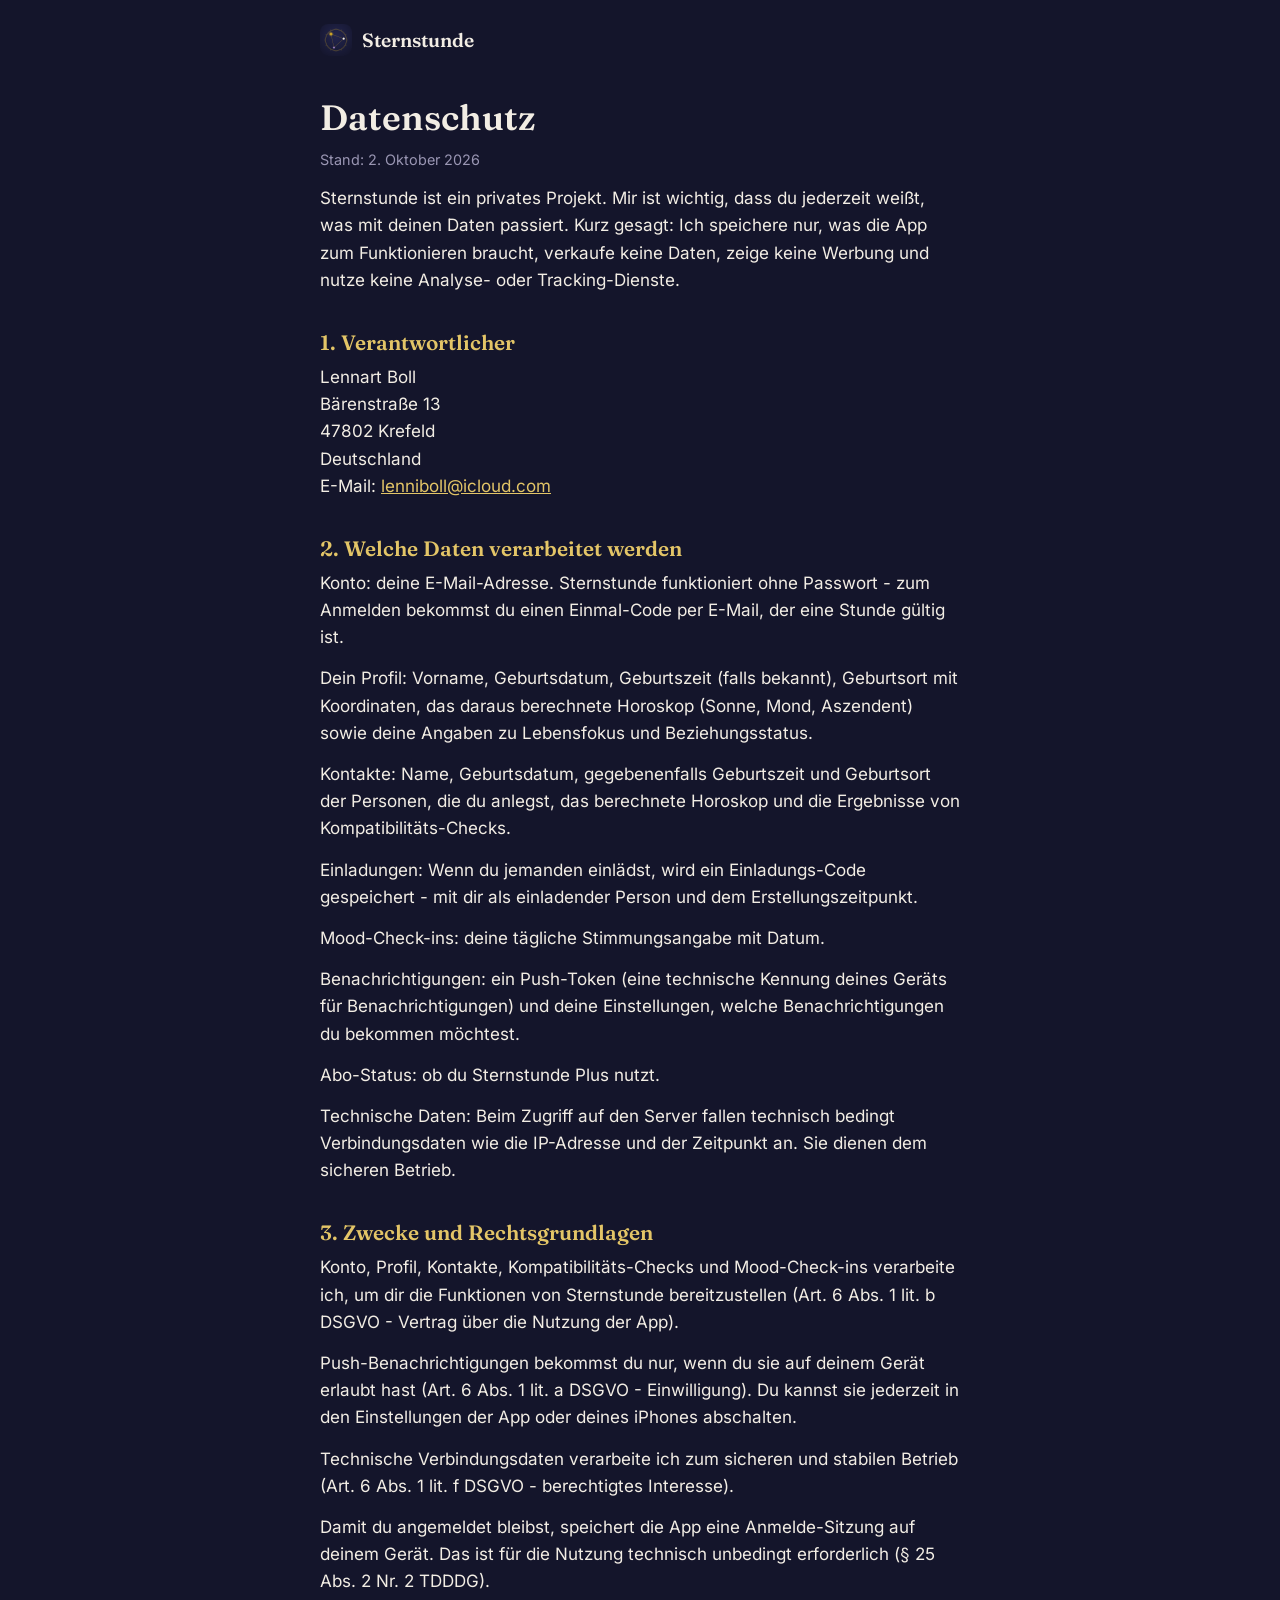
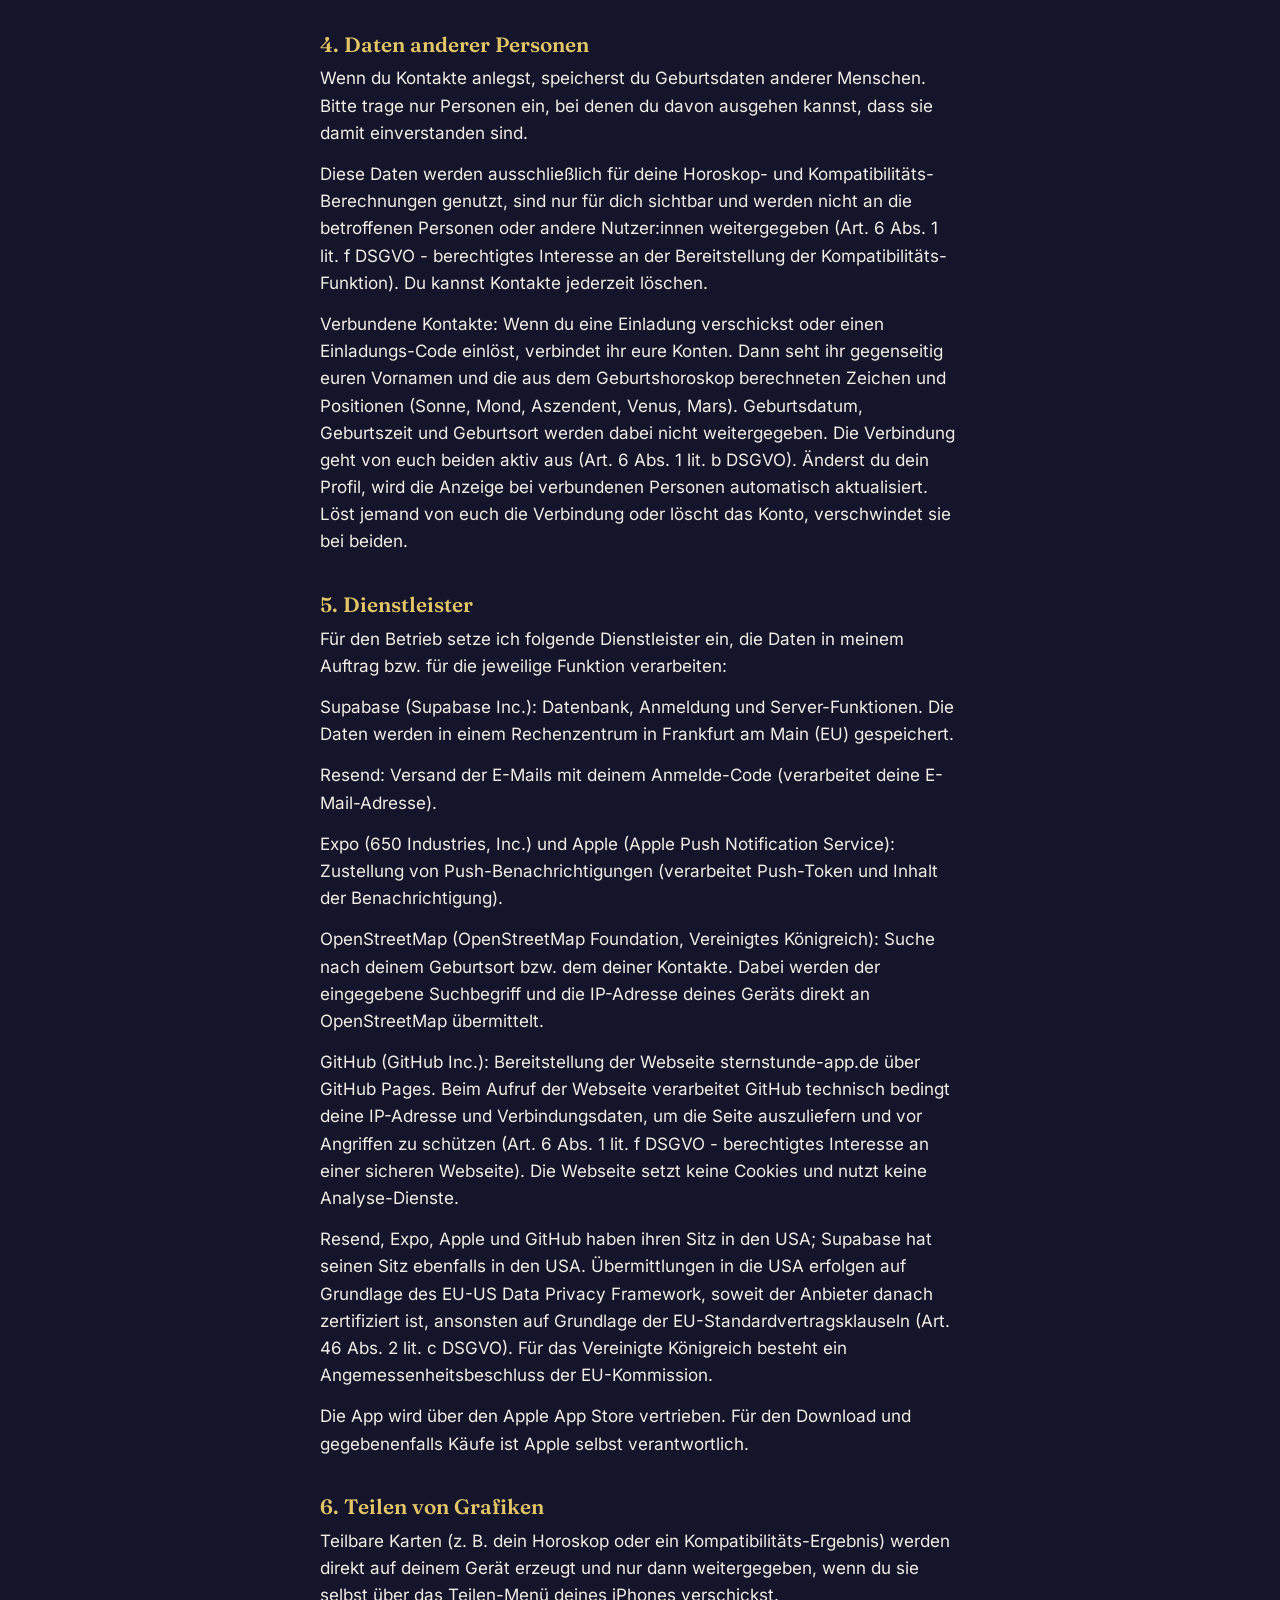
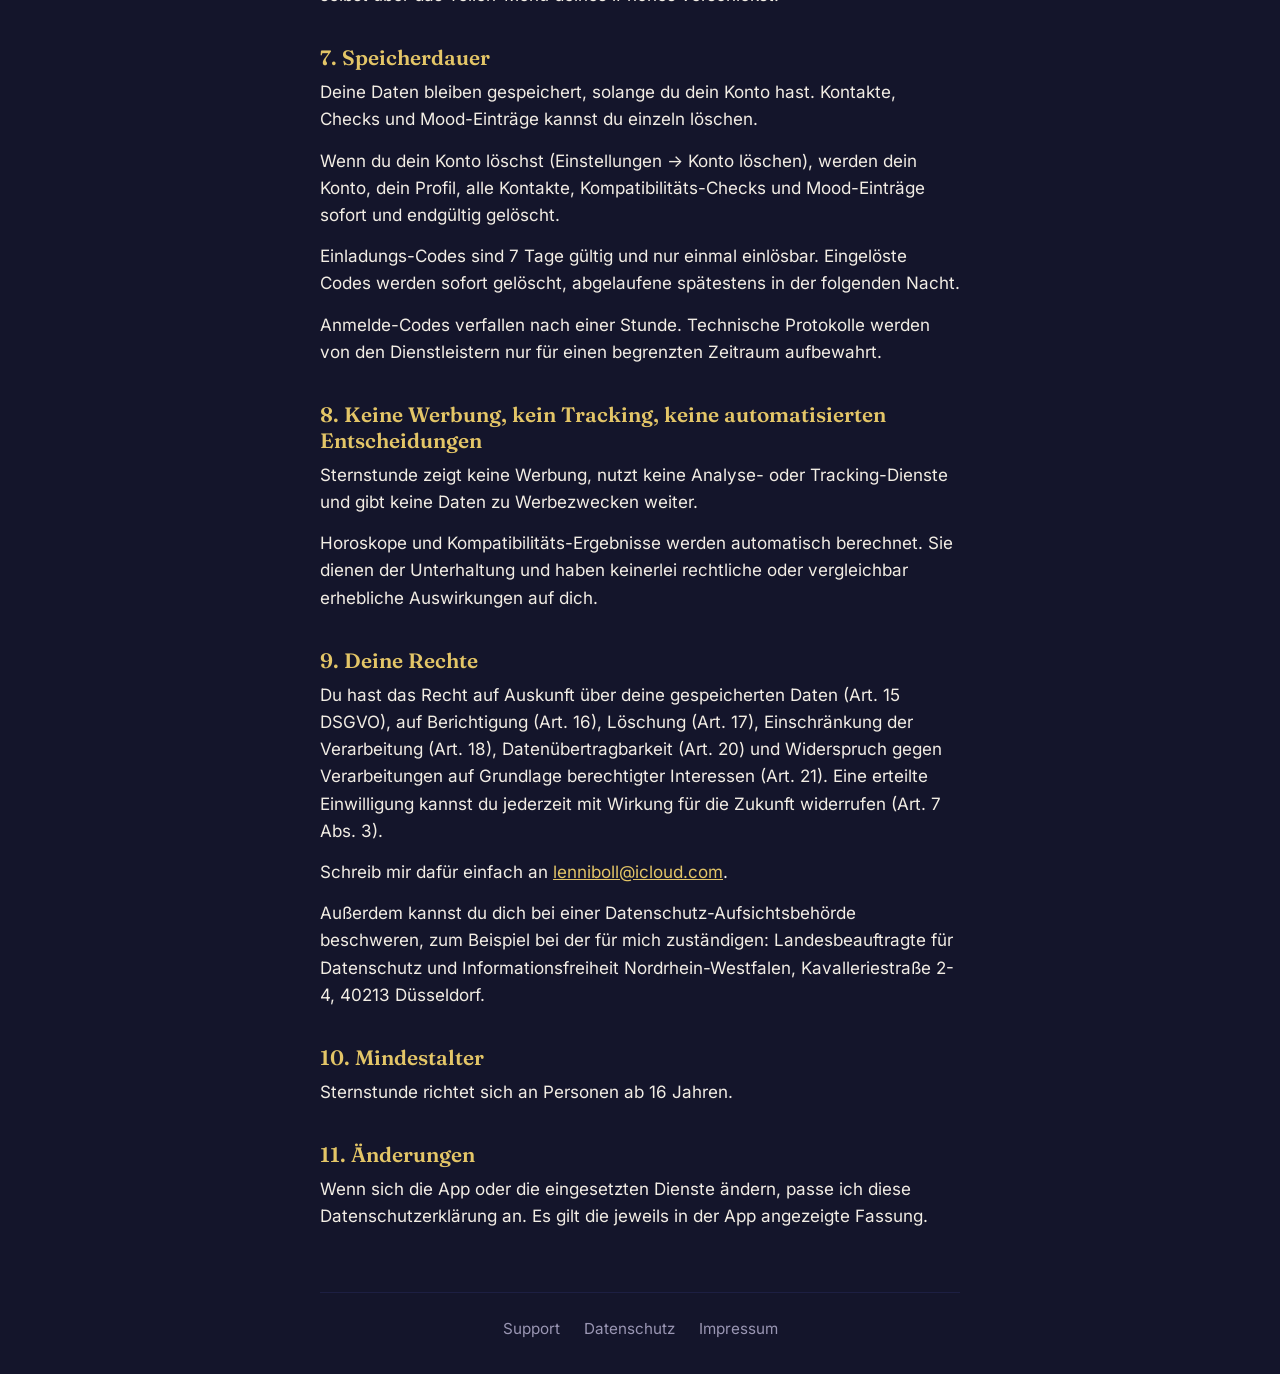
==== datenschutz/index.html @ 154ae8d2 "Webseite: Startseite, Datenschutz, Impressum, Support" ====
<!doctype html>
<html lang="de">
<head>
<meta charset="utf-8">
<meta name="viewport" content="width=device-width, initial-scale=1">
<title>Datenschutz · Sternstunde</title>
<meta name="description" content="Sternstunde - Astrologie für dich und deine Menschen.">
<link rel="icon" type="image/png" href="/favicon.png">
<link rel="stylesheet" href="/style.css">
</head>
<body>
<header class="kopf">
  <a class="marke" href="/"><img src="/icon.png" alt="" width="32" height="32">Sternstunde</a>
</header>
<main>
<h1>Datenschutz</h1>
<p class="stand">Stand: 2. Oktober 2026</p>
<section>
<p>Sternstunde ist ein privates Projekt. Mir ist wichtig, dass du jederzeit weißt, was mit deinen Daten passiert. Kurz gesagt: Ich speichere nur, was die App zum Funktionieren braucht, verkaufe keine Daten, zeige keine Werbung und nutze keine Analyse- oder Tracking-Dienste.</p>
</section>
<section>
<h2>1. Verantwortlicher</h2>
<p>Lennart Boll<br>Bärenstraße 13<br>47802 Krefeld<br>Deutschland<br>E-Mail: <a href="mailto:lenniboll@icloud.com">lenniboll@icloud.com</a></p>
</section>
<section>
<h2>2. Welche Daten verarbeitet werden</h2>
<p>Konto: deine E-Mail-Adresse. Sternstunde funktioniert ohne Passwort - zum Anmelden bekommst du einen Einmal-Code per E-Mail, der eine Stunde gültig ist.</p>
<p>Dein Profil: Vorname, Geburtsdatum, Geburtszeit (falls bekannt), Geburtsort mit Koordinaten, das daraus berechnete Horoskop (Sonne, Mond, Aszendent) sowie deine Angaben zu Lebensfokus und Beziehungsstatus.</p>
<p>Kontakte: Name, Geburtsdatum, gegebenenfalls Geburtszeit und Geburtsort der Personen, die du anlegst, das berechnete Horoskop und die Ergebnisse von Kompatibilitäts-Checks.</p>
<p>Einladungen: Wenn du jemanden einlädst, wird ein Einladungs-Code gespeichert - mit dir als einladender Person und dem Erstellungszeitpunkt.</p>
<p>Mood-Check-ins: deine tägliche Stimmungsangabe mit Datum.</p>
<p>Benachrichtigungen: ein Push-Token (eine technische Kennung deines Geräts für Benachrichtigungen) und deine Einstellungen, welche Benachrichtigungen du bekommen möchtest.</p>
<p>Abo-Status: ob du Sternstunde Plus nutzt.</p>
<p>Technische Daten: Beim Zugriff auf den Server fallen technisch bedingt Verbindungsdaten wie die IP-Adresse und der Zeitpunkt an. Sie dienen dem sicheren Betrieb.</p>
</section>
<section>
<h2>3. Zwecke und Rechtsgrundlagen</h2>
<p>Konto, Profil, Kontakte, Kompatibilitäts-Checks und Mood-Check-ins verarbeite ich, um dir die Funktionen von Sternstunde bereitzustellen (Art. 6 Abs. 1 lit. b DSGVO - Vertrag über die Nutzung der App).</p>
<p>Push-Benachrichtigungen bekommst du nur, wenn du sie auf deinem Gerät erlaubt hast (Art. 6 Abs. 1 lit. a DSGVO - Einwilligung). Du kannst sie jederzeit in den Einstellungen der App oder deines iPhones abschalten.</p>
<p>Technische Verbindungsdaten verarbeite ich zum sicheren und stabilen Betrieb (Art. 6 Abs. 1 lit. f DSGVO - berechtigtes Interesse).</p>
<p>Damit du angemeldet bleibst, speichert die App eine Anmelde-Sitzung auf deinem Gerät. Das ist für die Nutzung technisch unbedingt erforderlich (§ 25 Abs. 2 Nr. 2 TDDDG).</p>
</section>
<section>
<h2>4. Daten anderer Personen</h2>
<p>Wenn du Kontakte anlegst, speicherst du Geburtsdaten anderer Menschen. Bitte trage nur Personen ein, bei denen du davon ausgehen kannst, dass sie damit einverstanden sind.</p>
<p>Diese Daten werden ausschließlich für deine Horoskop- und Kompatibilitäts-Berechnungen genutzt, sind nur für dich sichtbar und werden nicht an die betroffenen Personen oder andere Nutzer:innen weitergegeben (Art. 6 Abs. 1 lit. f DSGVO - berechtigtes Interesse an der Bereitstellung der Kompatibilitäts-Funktion). Du kannst Kontakte jederzeit löschen.</p>
<p>Verbundene Kontakte: Wenn du eine Einladung verschickst oder einen Einladungs-Code einlöst, verbindet ihr eure Konten. Dann seht ihr gegenseitig euren Vornamen und die aus dem Geburtshoroskop berechneten Zeichen und Positionen (Sonne, Mond, Aszendent, Venus, Mars). Geburtsdatum, Geburtszeit und Geburtsort werden dabei nicht weitergegeben. Die Verbindung geht von euch beiden aktiv aus (Art. 6 Abs. 1 lit. b DSGVO). Änderst du dein Profil, wird die Anzeige bei verbundenen Personen automatisch aktualisiert. Löst jemand von euch die Verbindung oder löscht das Konto, verschwindet sie bei beiden.</p>
</section>
<section>
<h2>5. Dienstleister</h2>
<p>Für den Betrieb setze ich folgende Dienstleister ein, die Daten in meinem Auftrag bzw. für die jeweilige Funktion verarbeiten:</p>
<p>Supabase (Supabase Inc.): Datenbank, Anmeldung und Server-Funktionen. Die Daten werden in einem Rechenzentrum in Frankfurt am Main (EU) gespeichert.</p>
<p>Resend: Versand der E-Mails mit deinem Anmelde-Code (verarbeitet deine E-Mail-Adresse).</p>
<p>Expo (650 Industries, Inc.) und Apple (Apple Push Notification Service): Zustellung von Push-Benachrichtigungen (verarbeitet Push-Token und Inhalt der Benachrichtigung).</p>
<p>OpenStreetMap (OpenStreetMap Foundation, Vereinigtes Königreich): Suche nach deinem Geburtsort bzw. dem deiner Kontakte. Dabei werden der eingegebene Suchbegriff und die IP-Adresse deines Geräts direkt an OpenStreetMap übermittelt.</p>
<p>GitHub (GitHub Inc.): Bereitstellung der Webseite sternstunde-app.de über GitHub Pages. Beim Aufruf der Webseite verarbeitet GitHub technisch bedingt deine IP-Adresse und Verbindungsdaten, um die Seite auszuliefern und vor Angriffen zu schützen (Art. 6 Abs. 1 lit. f DSGVO - berechtigtes Interesse an einer sicheren Webseite). Die Webseite setzt keine Cookies und nutzt keine Analyse-Dienste.</p>
<p>Resend, Expo, Apple und GitHub haben ihren Sitz in den USA; Supabase hat seinen Sitz ebenfalls in den USA. Übermittlungen in die USA erfolgen auf Grundlage des EU-US Data Privacy Framework, soweit der Anbieter danach zertifiziert ist, ansonsten auf Grundlage der EU-Standardvertragsklauseln (Art. 46 Abs. 2 lit. c DSGVO). Für das Vereinigte Königreich besteht ein Angemessenheitsbeschluss der EU-Kommission.</p>
<p>Die App wird über den Apple App Store vertrieben. Für den Download und gegebenenfalls Käufe ist Apple selbst verantwortlich.</p>
</section>
<section>
<h2>6. Teilen von Grafiken</h2>
<p>Teilbare Karten (z. B. dein Horoskop oder ein Kompatibilitäts-Ergebnis) werden direkt auf deinem Gerät erzeugt und nur dann weitergegeben, wenn du sie selbst über das Teilen-Menü deines iPhones verschickst.</p>
</section>
<section>
<h2>7. Speicherdauer</h2>
<p>Deine Daten bleiben gespeichert, solange du dein Konto hast. Kontakte, Checks und Mood-Einträge kannst du einzeln löschen.</p>
<p>Wenn du dein Konto löschst (Einstellungen → Konto löschen), werden dein Konto, dein Profil, alle Kontakte, Kompatibilitäts-Checks und Mood-Einträge sofort und endgültig gelöscht.</p>
<p>Einladungs-Codes sind 7 Tage gültig und nur einmal einlösbar. Eingelöste Codes werden sofort gelöscht, abgelaufene spätestens in der folgenden Nacht.</p>
<p>Anmelde-Codes verfallen nach einer Stunde. Technische Protokolle werden von den Dienstleistern nur für einen begrenzten Zeitraum aufbewahrt.</p>
</section>
<section>
<h2>8. Keine Werbung, kein Tracking, keine automatisierten Entscheidungen</h2>
<p>Sternstunde zeigt keine Werbung, nutzt keine Analyse- oder Tracking-Dienste und gibt keine Daten zu Werbezwecken weiter.</p>
<p>Horoskope und Kompatibilitäts-Ergebnisse werden automatisch berechnet. Sie dienen der Unterhaltung und haben keinerlei rechtliche oder vergleichbar erhebliche Auswirkungen auf dich.</p>
</section>
<section>
<h2>9. Deine Rechte</h2>
<p>Du hast das Recht auf Auskunft über deine gespeicherten Daten (Art. 15 DSGVO), auf Berichtigung (Art. 16), Löschung (Art. 17), Einschränkung der Verarbeitung (Art. 18), Datenübertragbarkeit (Art. 20) und Widerspruch gegen Verarbeitungen auf Grundlage berechtigter Interessen (Art. 21). Eine erteilte Einwilligung kannst du jederzeit mit Wirkung für die Zukunft widerrufen (Art. 7 Abs. 3).</p>
<p>Schreib mir dafür einfach an <a href="mailto:lenniboll@icloud.com">lenniboll@icloud.com</a>.</p>
<p>Außerdem kannst du dich bei einer Datenschutz-Aufsichtsbehörde beschweren, zum Beispiel bei der für mich zuständigen: Landesbeauftragte für Datenschutz und Informationsfreiheit Nordrhein-Westfalen, Kavalleriestraße 2-4, 40213 Düsseldorf.</p>
</section>
<section>
<h2>10. Mindestalter</h2>
<p>Sternstunde richtet sich an Personen ab 16 Jahren.</p>
</section>
<section>
<h2>11. Änderungen</h2>
<p>Wenn sich die App oder die eingesetzten Dienste ändern, passe ich diese Datenschutzerklärung an. Es gilt die jeweils in der App angezeigte Fassung.</p>
</section>
</main>
<footer class="fuss">
  <nav><a href="/support/">Support</a><a href="/datenschutz/">Datenschutz</a><a href="/impressum/">Impressum</a></nav>
</footer>
</body>
</html>
---- style.css ----
@font-face { font-family: Fraunces; font-weight: 600; font-display: swap; src: url(/fonts/fraunces-600.ttf); }
@font-face { font-family: Inter; font-weight: 400; font-display: swap; src: url(/fonts/inter-400.ttf); }
@font-face { font-family: Inter; font-weight: 600; font-display: swap; src: url(/fonts/inter-600.ttf); }

/* Farben wie in der App (src/constants/theme.ts) */
:root {
  --text: #F2EDE4;
  --text-leise: #9A96B3;
  --hintergrund: #14152B;
  --flaeche: #1D1F42;
  --gold: #C9A227;
  --gold-hell: #E3C567;
}

* { box-sizing: border-box; }
html { background: var(--hintergrund); }
body {
  margin: 0 auto;
  max-width: 680px;
  padding: 0 20px;
  min-height: 100vh;
  display: flex;
  flex-direction: column;
  background: var(--hintergrund);
  color: var(--text);
  font: 400 17px/1.6 Inter, system-ui, sans-serif;
  overflow-wrap: break-word;
}
main { flex: 1; padding-bottom: 48px; }
h1, h2, h3 { font-family: Fraunces, Georgia, serif; font-weight: 600; line-height: 1.25; }
h1 { font-size: 2.2rem; margin: 32px 0 8px; }
h2 { font-size: 1.3rem; margin: 36px 0 8px; color: var(--gold-hell); }
h3 { font-size: 1.1rem; margin: 28px 0 4px; }
p { margin: 0 0 14px; }
a { color: var(--gold-hell); }
a:hover { color: var(--gold); }

.kopf { padding: 24px 0 0; }
.marke {
  display: inline-flex; align-items: center; gap: 10px;
  color: var(--text); text-decoration: none;
  font-family: Fraunces, Georgia, serif; font-weight: 600; font-size: 1.2rem;
}
.marke img { border-radius: 8px; }
.stand { color: var(--text-leise); font-size: 0.9rem; }

.start { text-align: center; padding-top: 48px; }
.start .logo { border-radius: 27px; box-shadow: 0 0 60px rgba(201, 162, 39, 0.25); }
.start h1 { font-size: 2.8rem; margin-top: 24px; }
.start .untertitel { color: var(--gold-hell); font-size: 1.2rem; }
.start .hinweis {
  display: inline-block; margin-top: 16px; padding: 8px 18px;
  border: 1px solid var(--gold); border-radius: 999px; color: var(--gold-hell);
}

.fuss { padding: 24px 0 32px; border-top: 1px solid var(--flaeche); }
.fuss nav { display: flex; flex-wrap: wrap; gap: 8px 24px; justify-content: center; }
.fuss a { color: var(--text-leise); text-decoration: none; font-size: 0.95rem; }
.fuss a:hover { color: var(--text); }
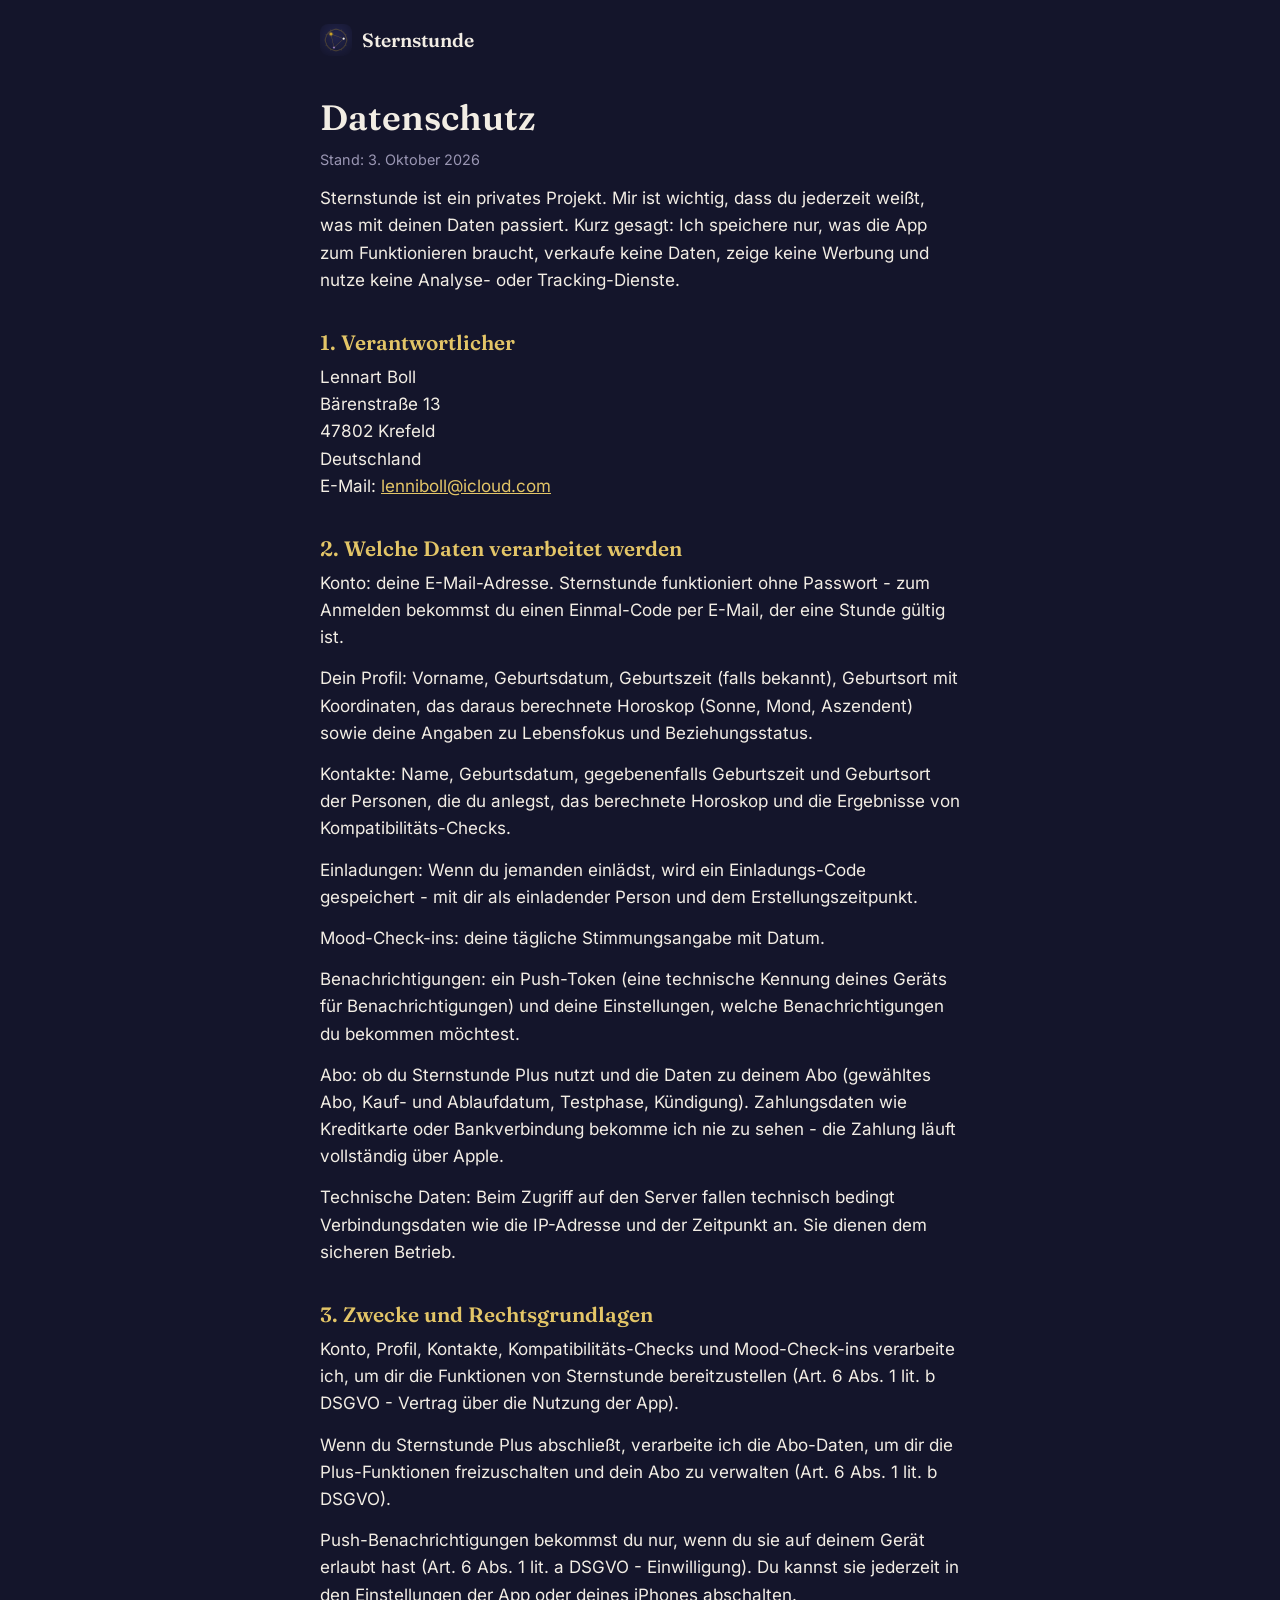
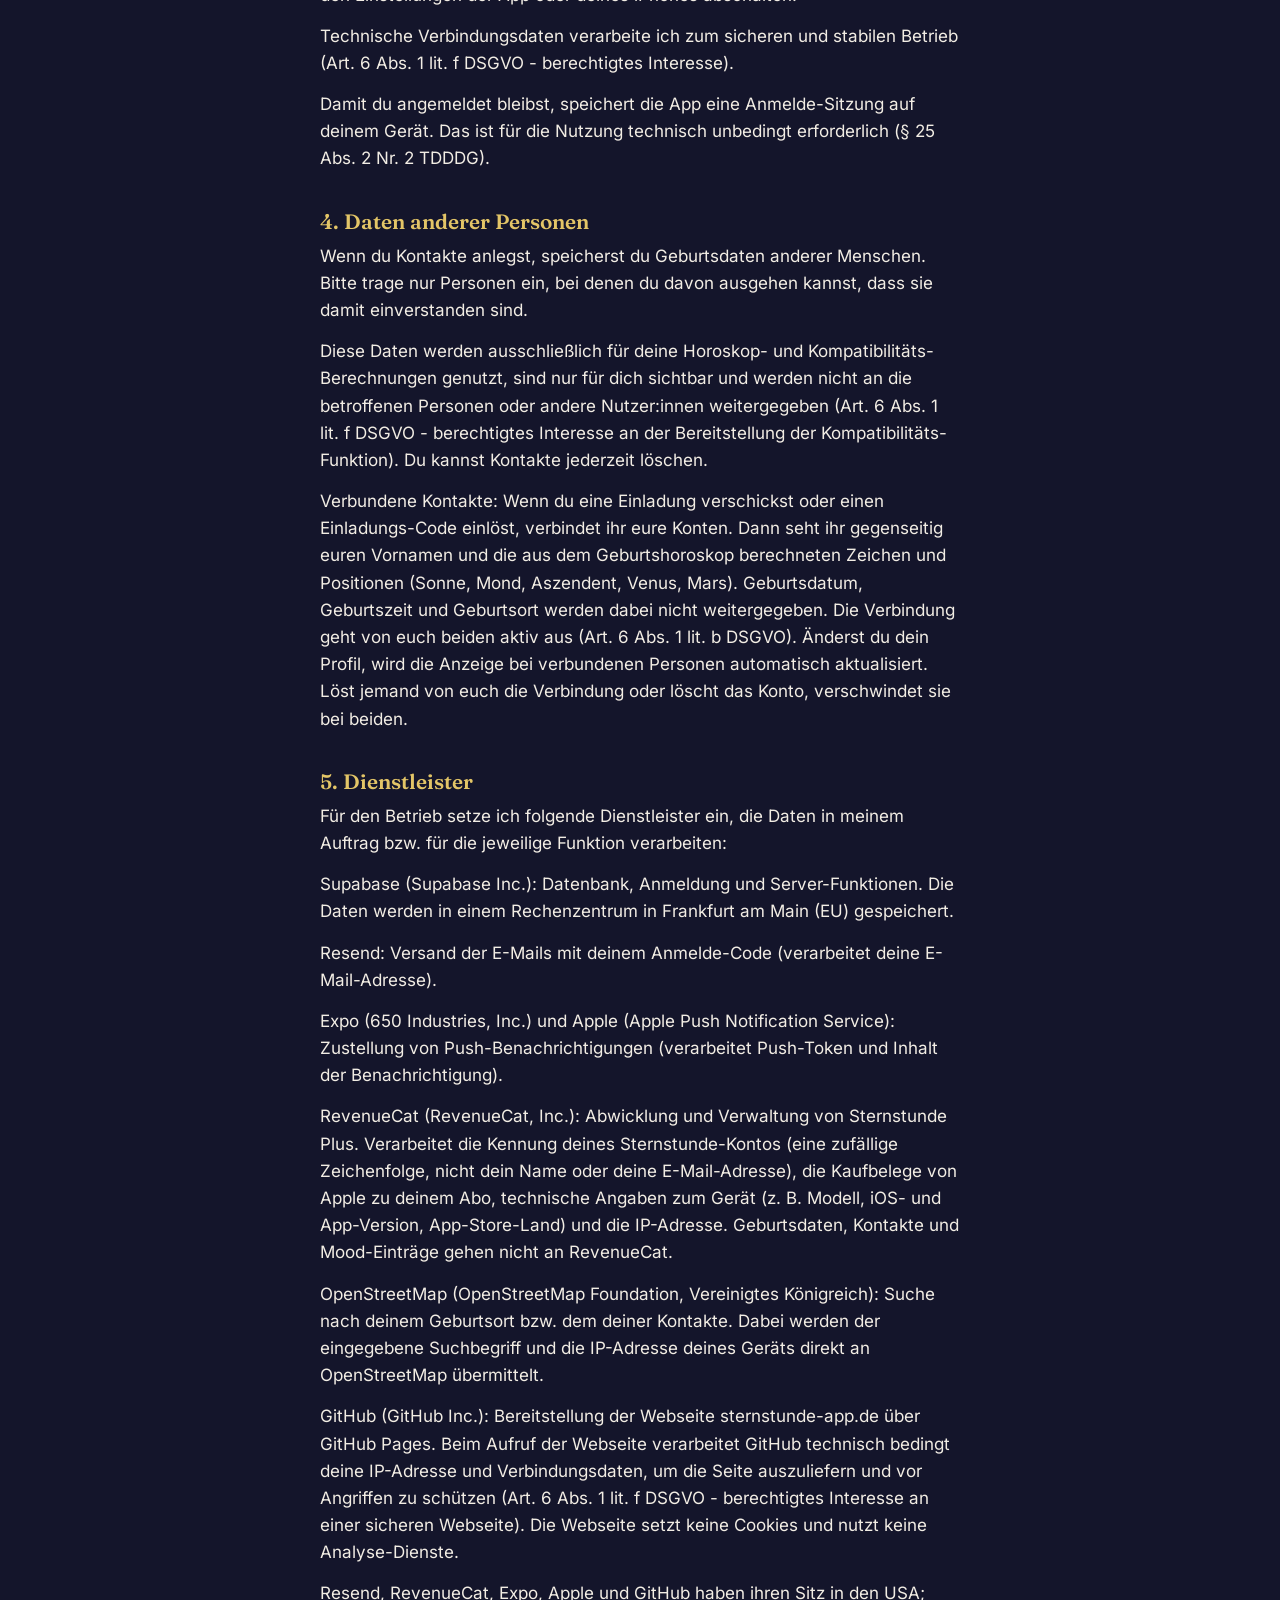
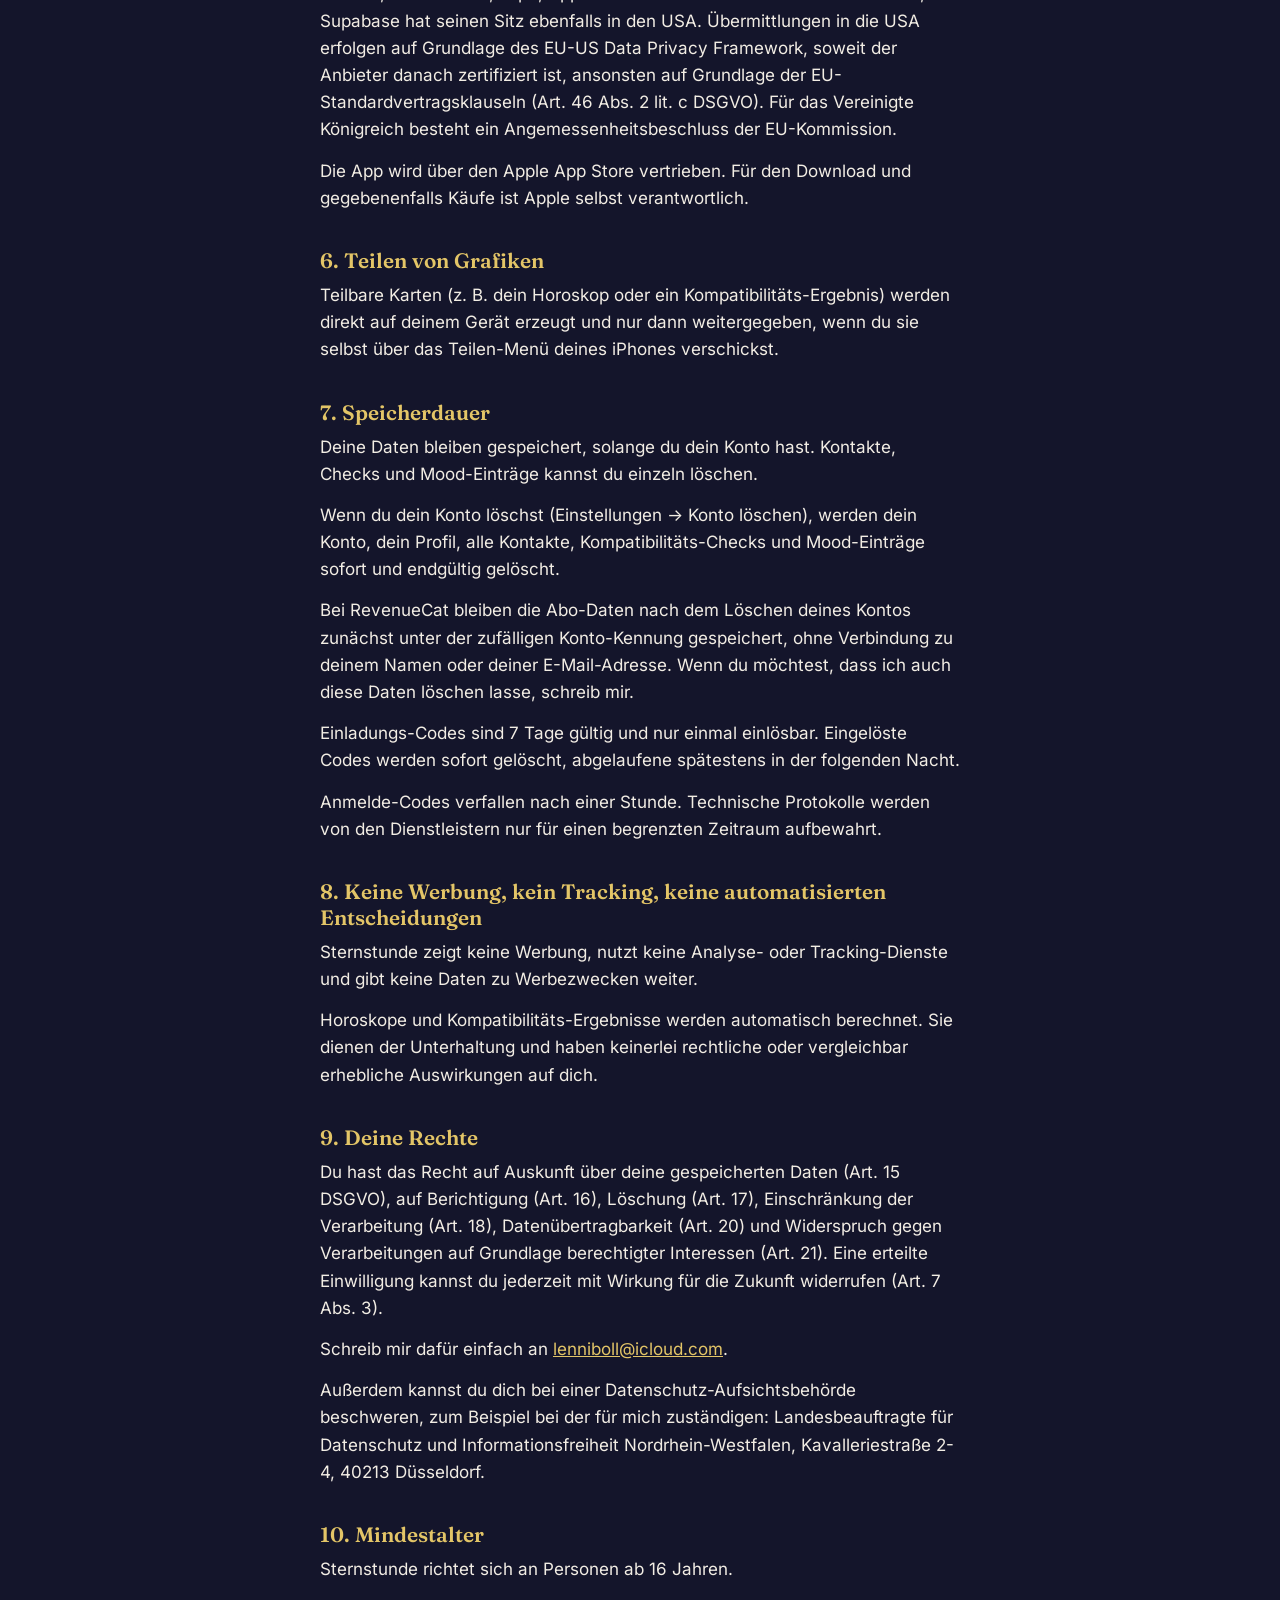
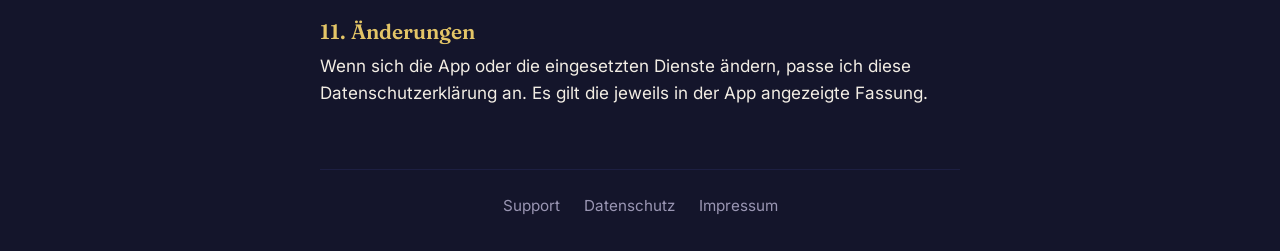
==== commit a6b0f1fb: "Datenschutz: RevenueCat fuer Sternstunde Plus ergaenzt Co-Authored-By: Claude Opus 5.5 <noreply@anth" ====
--- a/datenschutz/index.html
+++ b/datenschutz/index.html
@@ -14,7 +14,7 @@
 </header>
 <main>
 <h1>Datenschutz</h1>
-<p class="stand">Stand: 2. Oktober 2026</p>
+<p class="stand">Stand: 3. Oktober 2026</p>
 <section>
 <p>Sternstunde ist ein privates Projekt. Mir ist wichtig, dass du jederzeit weißt, was mit deinen Daten passiert. Kurz gesagt: Ich speichere nur, was die App zum Funktionieren braucht, verkaufe keine Daten, zeige keine Werbung und nutze keine Analyse- oder Tracking-Dienste.</p>
 </section>
@@ -30,12 +30,13 @@
 <p>Einladungen: Wenn du jemanden einlädst, wird ein Einladungs-Code gespeichert - mit dir als einladender Person und dem Erstellungszeitpunkt.</p>
 <p>Mood-Check-ins: deine tägliche Stimmungsangabe mit Datum.</p>
 <p>Benachrichtigungen: ein Push-Token (eine technische Kennung deines Geräts für Benachrichtigungen) und deine Einstellungen, welche Benachrichtigungen du bekommen möchtest.</p>
-<p>Abo-Status: ob du Sternstunde Plus nutzt.</p>
+<p>Abo: ob du Sternstunde Plus nutzt und die Daten zu deinem Abo (gewähltes Abo, Kauf- und Ablaufdatum, Testphase, Kündigung). Zahlungsdaten wie Kreditkarte oder Bankverbindung bekomme ich nie zu sehen - die Zahlung läuft vollständig über Apple.</p>
 <p>Technische Daten: Beim Zugriff auf den Server fallen technisch bedingt Verbindungsdaten wie die IP-Adresse und der Zeitpunkt an. Sie dienen dem sicheren Betrieb.</p>
 </section>
 <section>
 <h2>3. Zwecke und Rechtsgrundlagen</h2>
 <p>Konto, Profil, Kontakte, Kompatibilitäts-Checks und Mood-Check-ins verarbeite ich, um dir die Funktionen von Sternstunde bereitzustellen (Art. 6 Abs. 1 lit. b DSGVO - Vertrag über die Nutzung der App).</p>
+<p>Wenn du Sternstunde Plus abschließt, verarbeite ich die Abo-Daten, um dir die Plus-Funktionen freizuschalten und dein Abo zu verwalten (Art. 6 Abs. 1 lit. b DSGVO).</p>
 <p>Push-Benachrichtigungen bekommst du nur, wenn du sie auf deinem Gerät erlaubt hast (Art. 6 Abs. 1 lit. a DSGVO - Einwilligung). Du kannst sie jederzeit in den Einstellungen der App oder deines iPhones abschalten.</p>
 <p>Technische Verbindungsdaten verarbeite ich zum sicheren und stabilen Betrieb (Art. 6 Abs. 1 lit. f DSGVO - berechtigtes Interesse).</p>
 <p>Damit du angemeldet bleibst, speichert die App eine Anmelde-Sitzung auf deinem Gerät. Das ist für die Nutzung technisch unbedingt erforderlich (§ 25 Abs. 2 Nr. 2 TDDDG).</p>
@@ -52,9 +53,10 @@
 <p>Supabase (Supabase Inc.): Datenbank, Anmeldung und Server-Funktionen. Die Daten werden in einem Rechenzentrum in Frankfurt am Main (EU) gespeichert.</p>
 <p>Resend: Versand der E-Mails mit deinem Anmelde-Code (verarbeitet deine E-Mail-Adresse).</p>
 <p>Expo (650 Industries, Inc.) und Apple (Apple Push Notification Service): Zustellung von Push-Benachrichtigungen (verarbeitet Push-Token und Inhalt der Benachrichtigung).</p>
+<p>RevenueCat (RevenueCat, Inc.): Abwicklung und Verwaltung von Sternstunde Plus. Verarbeitet die Kennung deines Sternstunde-Kontos (eine zufällige Zeichenfolge, nicht dein Name oder deine E-Mail-Adresse), die Kaufbelege von Apple zu deinem Abo, technische Angaben zum Gerät (z. B. Modell, iOS- und App-Version, App-Store-Land) und die IP-Adresse. Geburtsdaten, Kontakte und Mood-Einträge gehen nicht an RevenueCat.</p>
 <p>OpenStreetMap (OpenStreetMap Foundation, Vereinigtes Königreich): Suche nach deinem Geburtsort bzw. dem deiner Kontakte. Dabei werden der eingegebene Suchbegriff und die IP-Adresse deines Geräts direkt an OpenStreetMap übermittelt.</p>
 <p>GitHub (GitHub Inc.): Bereitstellung der Webseite sternstunde-app.de über GitHub Pages. Beim Aufruf der Webseite verarbeitet GitHub technisch bedingt deine IP-Adresse und Verbindungsdaten, um die Seite auszuliefern und vor Angriffen zu schützen (Art. 6 Abs. 1 lit. f DSGVO - berechtigtes Interesse an einer sicheren Webseite). Die Webseite setzt keine Cookies und nutzt keine Analyse-Dienste.</p>
-<p>Resend, Expo, Apple und GitHub haben ihren Sitz in den USA; Supabase hat seinen Sitz ebenfalls in den USA. Übermittlungen in die USA erfolgen auf Grundlage des EU-US Data Privacy Framework, soweit der Anbieter danach zertifiziert ist, ansonsten auf Grundlage der EU-Standardvertragsklauseln (Art. 46 Abs. 2 lit. c DSGVO). Für das Vereinigte Königreich besteht ein Angemessenheitsbeschluss der EU-Kommission.</p>
+<p>Resend, RevenueCat, Expo, Apple und GitHub haben ihren Sitz in den USA; Supabase hat seinen Sitz ebenfalls in den USA. Übermittlungen in die USA erfolgen auf Grundlage des EU-US Data Privacy Framework, soweit der Anbieter danach zertifiziert ist, ansonsten auf Grundlage der EU-Standardvertragsklauseln (Art. 46 Abs. 2 lit. c DSGVO). Für das Vereinigte Königreich besteht ein Angemessenheitsbeschluss der EU-Kommission.</p>
 <p>Die App wird über den Apple App Store vertrieben. Für den Download und gegebenenfalls Käufe ist Apple selbst verantwortlich.</p>
 </section>
 <section>
@@ -65,6 +67,7 @@
 <h2>7. Speicherdauer</h2>
 <p>Deine Daten bleiben gespeichert, solange du dein Konto hast. Kontakte, Checks und Mood-Einträge kannst du einzeln löschen.</p>
 <p>Wenn du dein Konto löschst (Einstellungen → Konto löschen), werden dein Konto, dein Profil, alle Kontakte, Kompatibilitäts-Checks und Mood-Einträge sofort und endgültig gelöscht.</p>
+<p>Bei RevenueCat bleiben die Abo-Daten nach dem Löschen deines Kontos zunächst unter der zufälligen Konto-Kennung gespeichert, ohne Verbindung zu deinem Namen oder deiner E-Mail-Adresse. Wenn du möchtest, dass ich auch diese Daten löschen lasse, schreib mir.</p>
 <p>Einladungs-Codes sind 7 Tage gültig und nur einmal einlösbar. Eingelöste Codes werden sofort gelöscht, abgelaufene spätestens in der folgenden Nacht.</p>
 <p>Anmelde-Codes verfallen nach einer Stunde. Technische Protokolle werden von den Dienstleistern nur für einen begrenzten Zeitraum aufbewahrt.</p>
 </section>
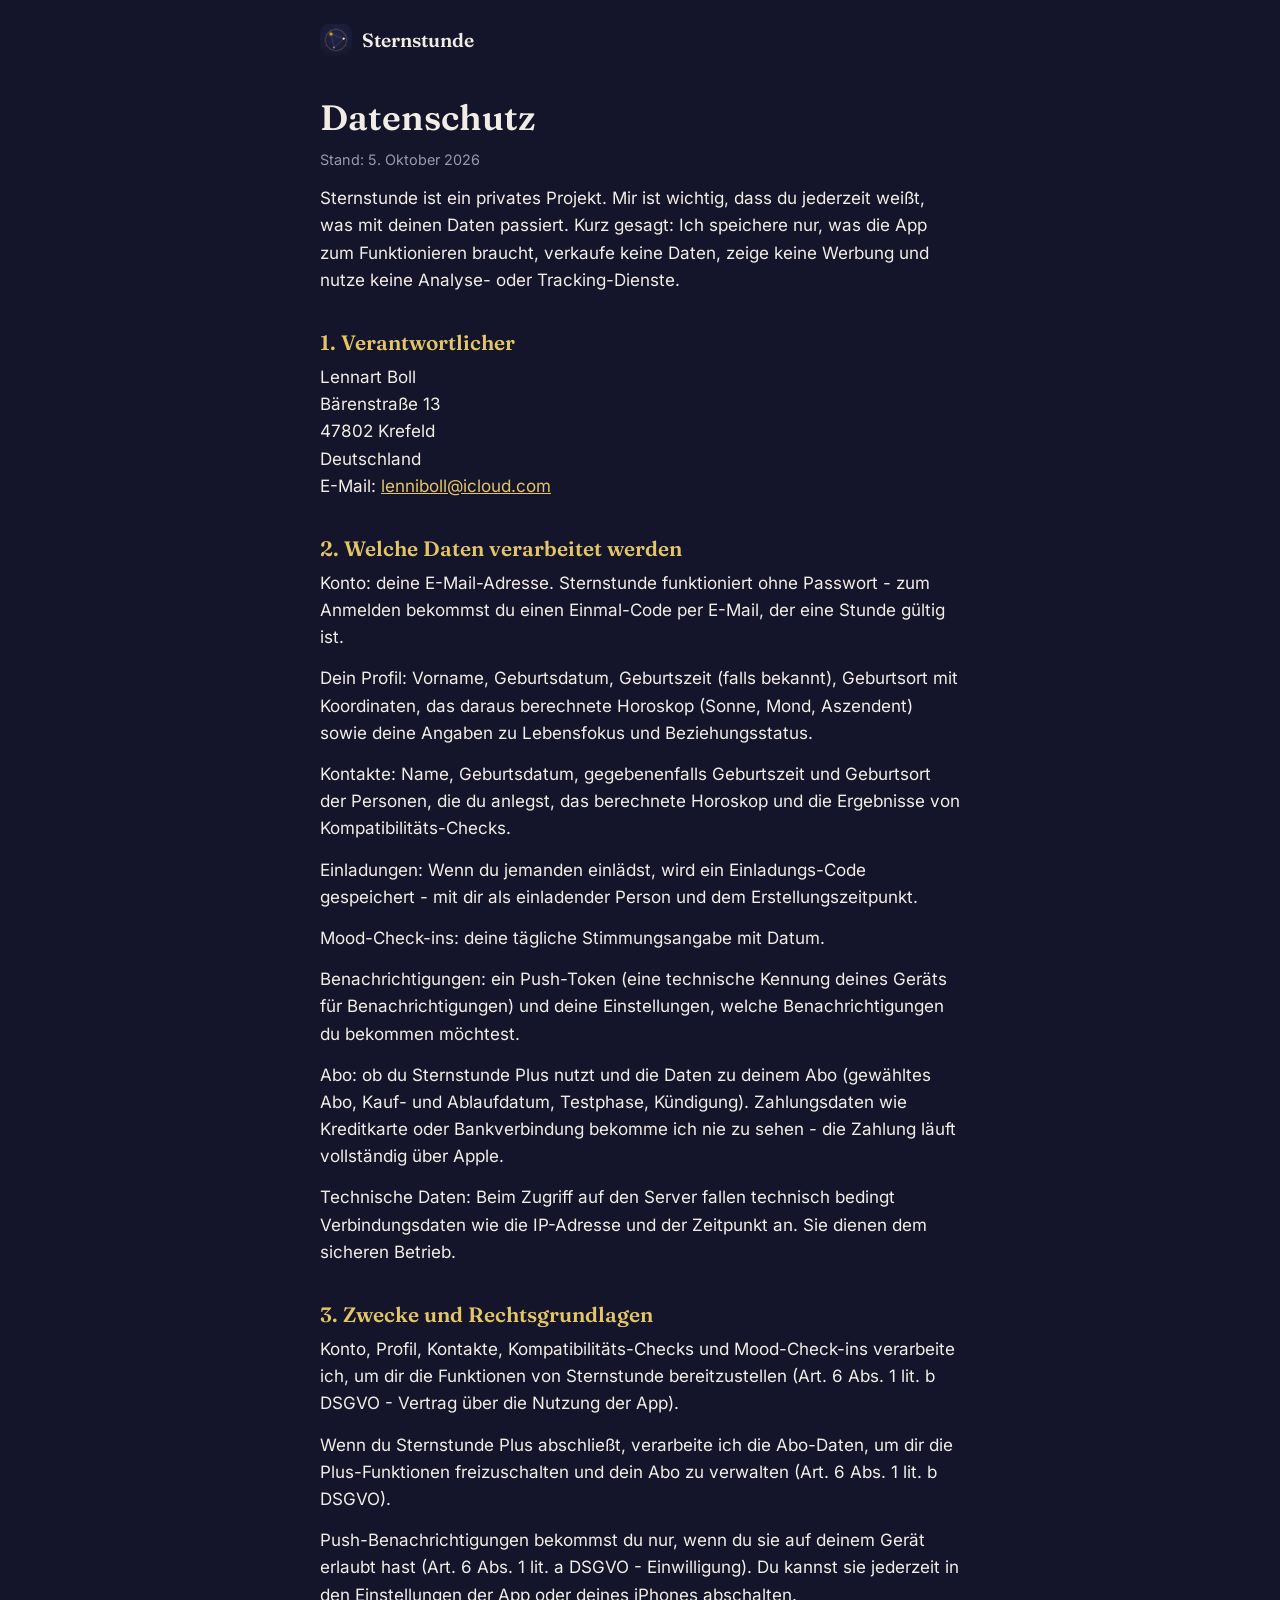
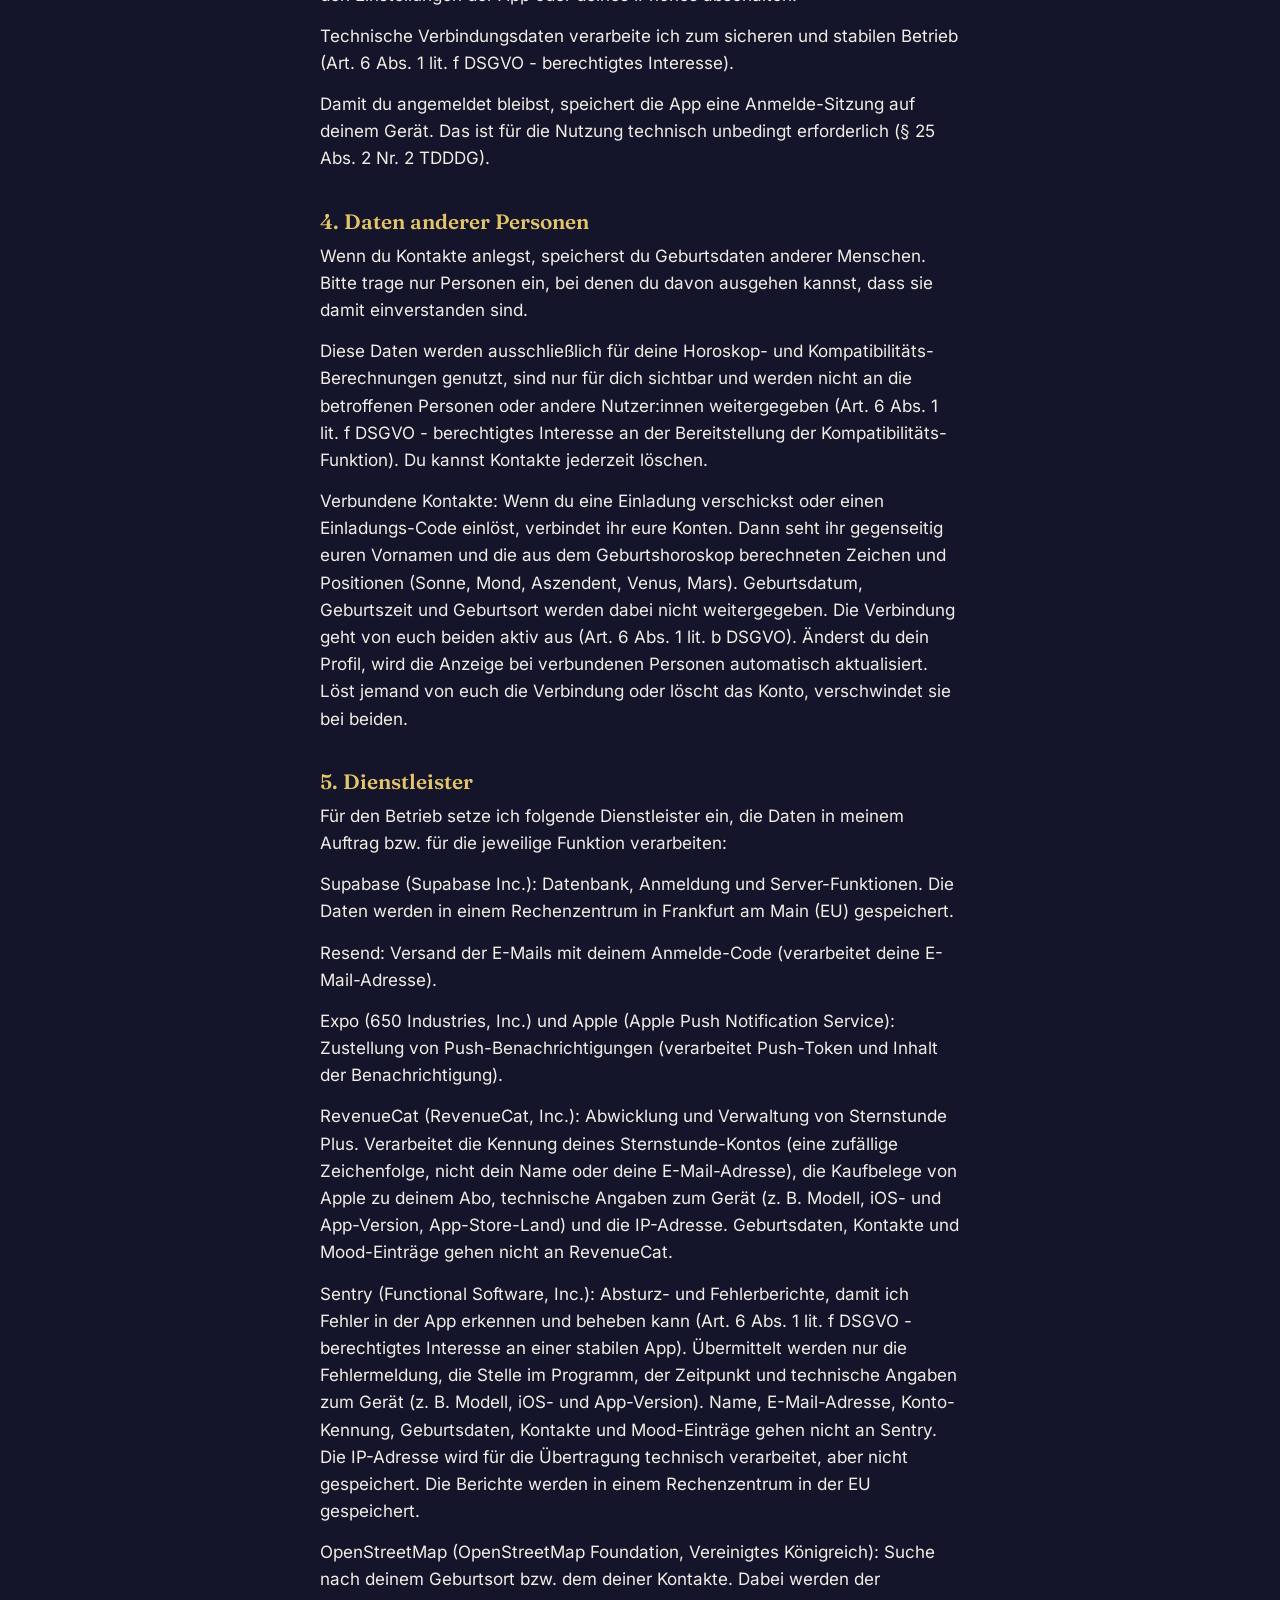
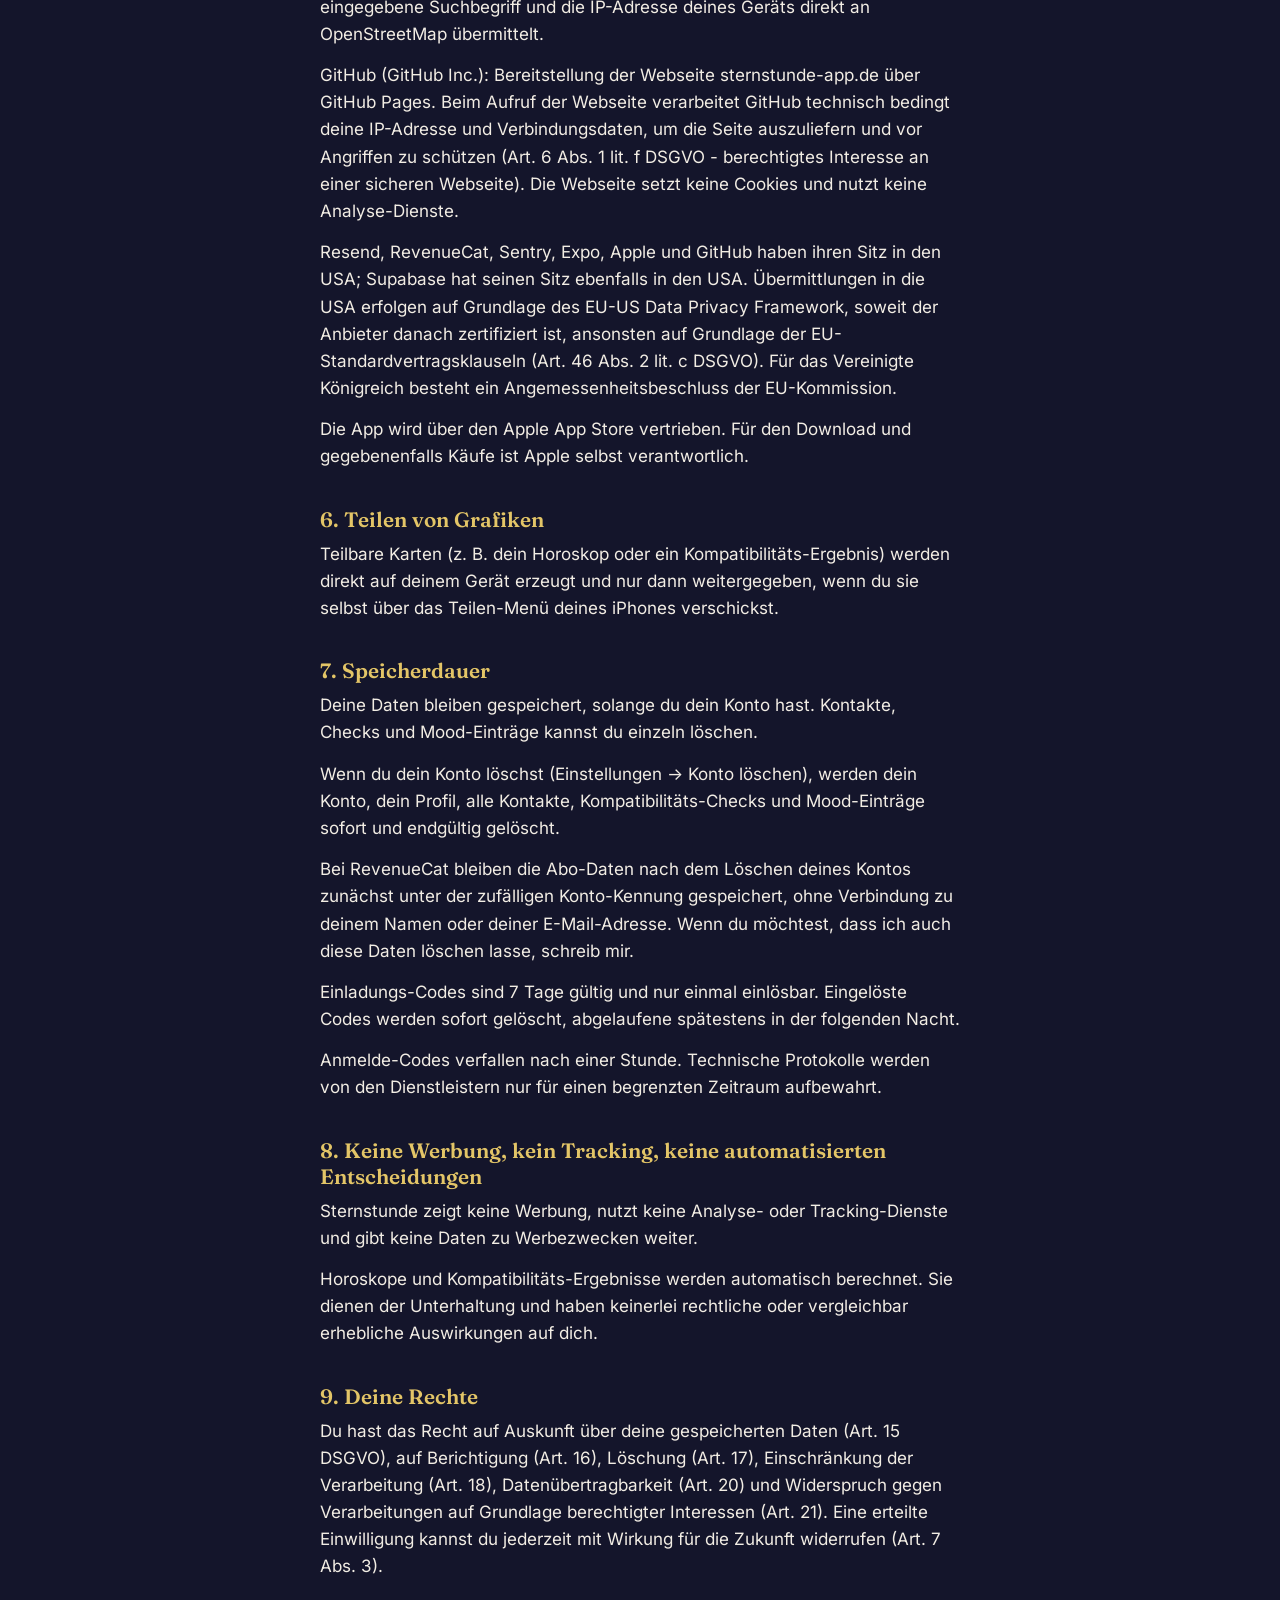
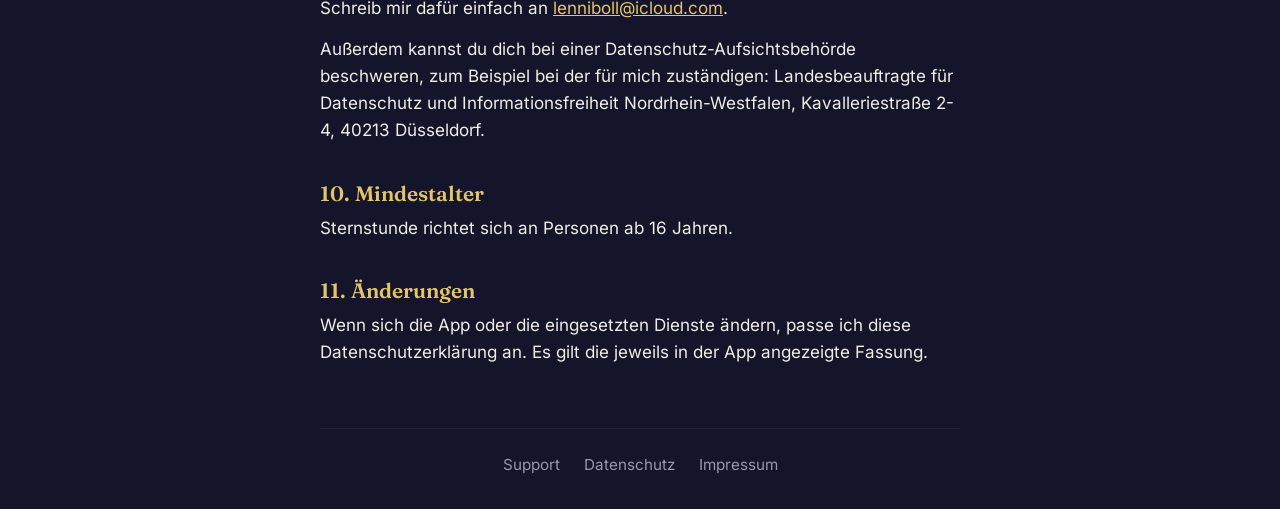
==== commit cd3da1fb: "Datenschutz: Sentry ergaenzt (Stand 05.10.2026) Co-Authored-By: Claude Opus 5.5 <noreply@anthropic.c" ====
--- a/datenschutz/index.html
+++ b/datenschutz/index.html
@@ -14,7 +14,7 @@
 </header>
 <main>
 <h1>Datenschutz</h1>
-<p class="stand">Stand: 3. Oktober 2026</p>
+<p class="stand">Stand: 5. Oktober 2026</p>
 <section>
 <p>Sternstunde ist ein privates Projekt. Mir ist wichtig, dass du jederzeit weißt, was mit deinen Daten passiert. Kurz gesagt: Ich speichere nur, was die App zum Funktionieren braucht, verkaufe keine Daten, zeige keine Werbung und nutze keine Analyse- oder Tracking-Dienste.</p>
 </section>
@@ -54,9 +54,10 @@
 <p>Resend: Versand der E-Mails mit deinem Anmelde-Code (verarbeitet deine E-Mail-Adresse).</p>
 <p>Expo (650 Industries, Inc.) und Apple (Apple Push Notification Service): Zustellung von Push-Benachrichtigungen (verarbeitet Push-Token und Inhalt der Benachrichtigung).</p>
 <p>RevenueCat (RevenueCat, Inc.): Abwicklung und Verwaltung von Sternstunde Plus. Verarbeitet die Kennung deines Sternstunde-Kontos (eine zufällige Zeichenfolge, nicht dein Name oder deine E-Mail-Adresse), die Kaufbelege von Apple zu deinem Abo, technische Angaben zum Gerät (z. B. Modell, iOS- und App-Version, App-Store-Land) und die IP-Adresse. Geburtsdaten, Kontakte und Mood-Einträge gehen nicht an RevenueCat.</p>
+<p>Sentry (Functional Software, Inc.): Absturz- und Fehlerberichte, damit ich Fehler in der App erkennen und beheben kann (Art. 6 Abs. 1 lit. f DSGVO - berechtigtes Interesse an einer stabilen App). Übermittelt werden nur die Fehlermeldung, die Stelle im Programm, der Zeitpunkt und technische Angaben zum Gerät (z. B. Modell, iOS- und App-Version). Name, E-Mail-Adresse, Konto-Kennung, Geburtsdaten, Kontakte und Mood-Einträge gehen nicht an Sentry. Die IP-Adresse wird für die Übertragung technisch verarbeitet, aber nicht gespeichert. Die Berichte werden in einem Rechenzentrum in der EU gespeichert.</p>
 <p>OpenStreetMap (OpenStreetMap Foundation, Vereinigtes Königreich): Suche nach deinem Geburtsort bzw. dem deiner Kontakte. Dabei werden der eingegebene Suchbegriff und die IP-Adresse deines Geräts direkt an OpenStreetMap übermittelt.</p>
 <p>GitHub (GitHub Inc.): Bereitstellung der Webseite sternstunde-app.de über GitHub Pages. Beim Aufruf der Webseite verarbeitet GitHub technisch bedingt deine IP-Adresse und Verbindungsdaten, um die Seite auszuliefern und vor Angriffen zu schützen (Art. 6 Abs. 1 lit. f DSGVO - berechtigtes Interesse an einer sicheren Webseite). Die Webseite setzt keine Cookies und nutzt keine Analyse-Dienste.</p>
-<p>Resend, RevenueCat, Expo, Apple und GitHub haben ihren Sitz in den USA; Supabase hat seinen Sitz ebenfalls in den USA. Übermittlungen in die USA erfolgen auf Grundlage des EU-US Data Privacy Framework, soweit der Anbieter danach zertifiziert ist, ansonsten auf Grundlage der EU-Standardvertragsklauseln (Art. 46 Abs. 2 lit. c DSGVO). Für das Vereinigte Königreich besteht ein Angemessenheitsbeschluss der EU-Kommission.</p>
+<p>Resend, RevenueCat, Sentry, Expo, Apple und GitHub haben ihren Sitz in den USA; Supabase hat seinen Sitz ebenfalls in den USA. Übermittlungen in die USA erfolgen auf Grundlage des EU-US Data Privacy Framework, soweit der Anbieter danach zertifiziert ist, ansonsten auf Grundlage der EU-Standardvertragsklauseln (Art. 46 Abs. 2 lit. c DSGVO). Für das Vereinigte Königreich besteht ein Angemessenheitsbeschluss der EU-Kommission.</p>
 <p>Die App wird über den Apple App Store vertrieben. Für den Download und gegebenenfalls Käufe ist Apple selbst verantwortlich.</p>
 </section>
 <section>
